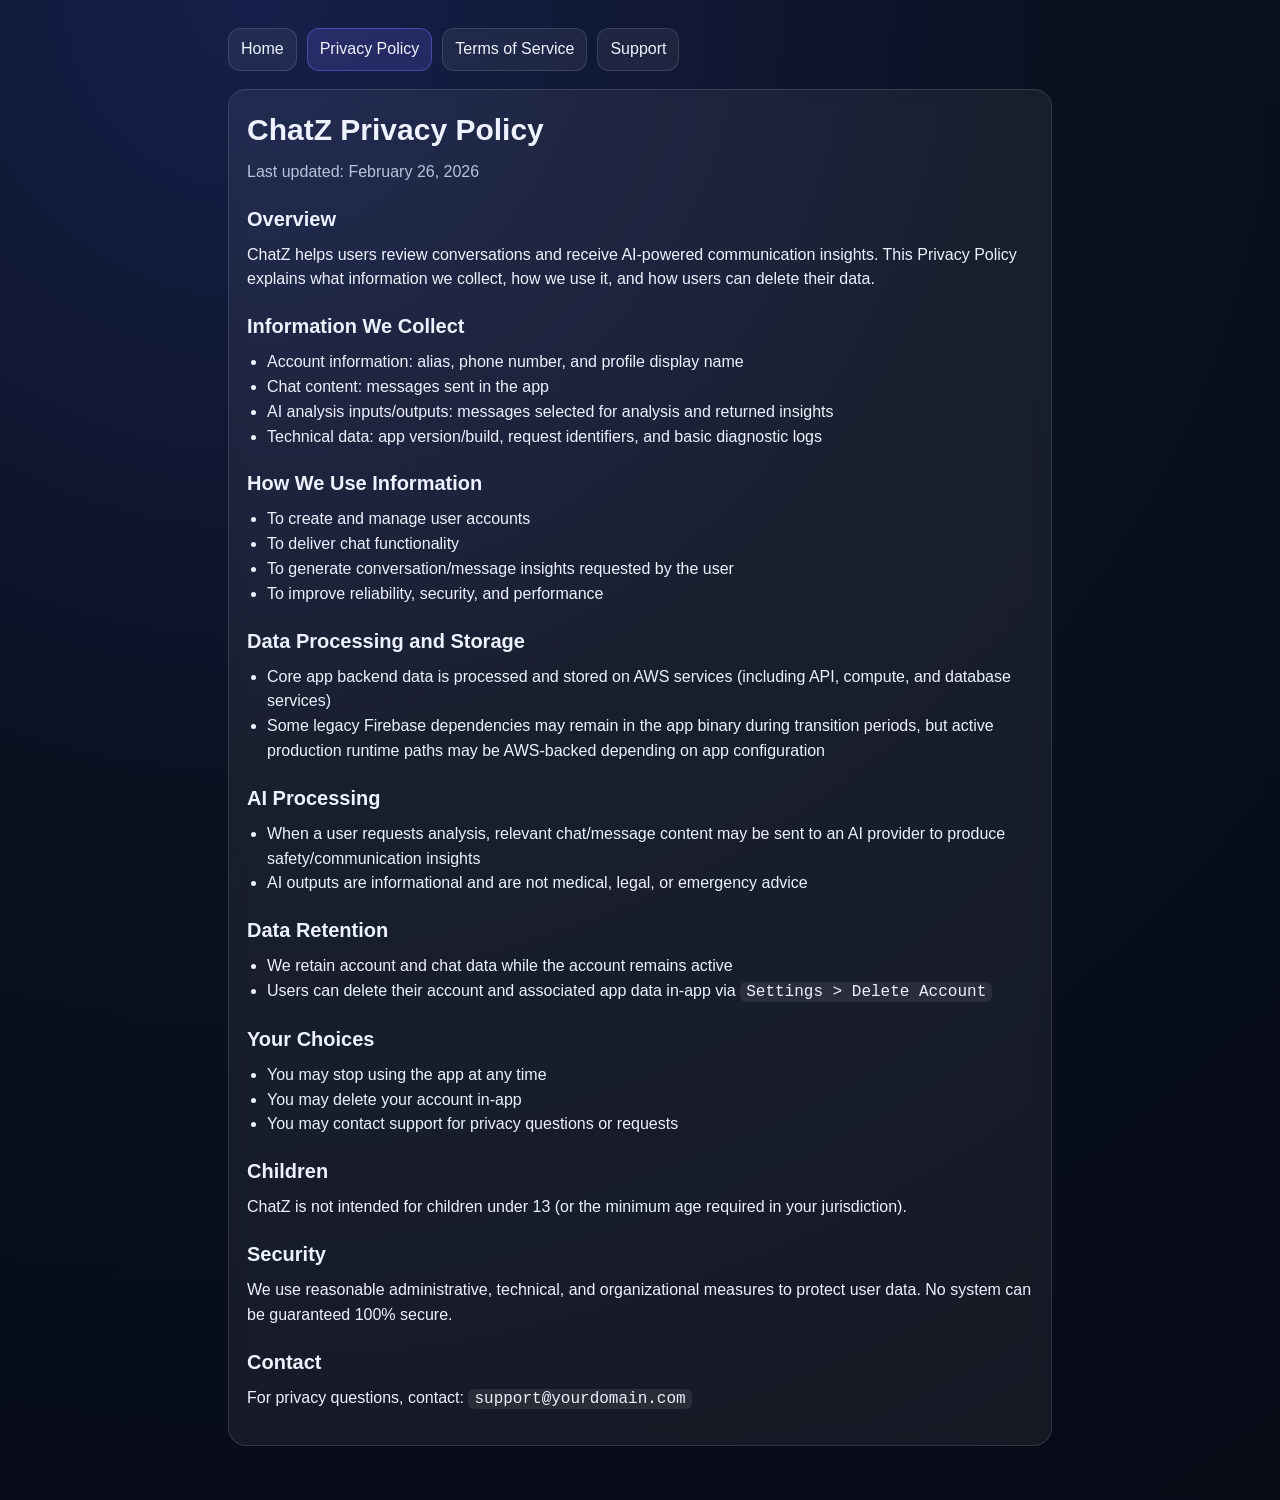
==== privacy.html @ 51d722a5 "Switch legal pages repo to branch-based GitHub Pages" ====
<!doctype html><html lang="en"><head><meta charset="utf-8"><meta name="viewport" content="width=device-width, initial-scale=1"><title>ChatZ Privacy Policy</title><link rel="stylesheet" href="styles.css"></head><body><div class="wrap"><nav class="nav"><a href="./index.html">Home</a><a class="active" href="./privacy.html">Privacy Policy</a><a href="./terms.html">Terms of Service</a><a href="./support.html">Support</a></nav><section class="card"><h1>ChatZ Privacy Policy</h1><p class="muted">Last updated: February 26, 2026</p><h2>Overview</h2><p>ChatZ helps users review conversations and receive AI-powered communication insights. This Privacy Policy explains what information we collect, how we use it, and how users can delete their data.</p><h2>Information We Collect</h2><ul><li>Account information: alias, phone number, and profile display name</li><li>Chat content: messages sent in the app</li><li>AI analysis inputs/outputs: messages selected for analysis and returned insights</li><li>Technical data: app version/build, request identifiers, and basic diagnostic logs</li></ul><h2>How We Use Information</h2><ul><li>To create and manage user accounts</li><li>To deliver chat functionality</li><li>To generate conversation/message insights requested by the user</li><li>To improve reliability, security, and performance</li></ul><h2>Data Processing and Storage</h2><ul><li>Core app backend data is processed and stored on AWS services (including API, compute, and database services)</li><li>Some legacy Firebase dependencies may remain in the app binary during transition periods, but active production runtime paths may be AWS-backed depending on app configuration</li></ul><h2>AI Processing</h2><ul><li>When a user requests analysis, relevant chat/message content may be sent to an AI provider to produce safety/communication insights</li><li>AI outputs are informational and are not medical, legal, or emergency advice</li></ul><h2>Data Retention</h2><ul><li>We retain account and chat data while the account remains active</li><li>Users can delete their account and associated app data in-app via <code>Settings &gt; Delete Account</code></li></ul><h2>Your Choices</h2><ul><li>You may stop using the app at any time</li><li>You may delete your account in-app</li><li>You may contact support for privacy questions or requests</li></ul><h2>Children</h2><p>ChatZ is not intended for children under 13 (or the minimum age required in your jurisdiction).</p><h2>Security</h2><p>We use reasonable administrative, technical, and organizational measures to protect user data. No system can be guaranteed 100% secure.</p><h2>Contact</h2><p>For privacy questions, contact: <code>support@yourdomain.com</code></p></section></div></body></html>
---- styles.css ----
:root{--bg:#0b1020;--panel:rgba(255,255,255,.06);--border:rgba(255,255,255,.12);--text:#eef2ff;--muted:#bac2df;--accent:#7c6bff}
*{box-sizing:border-box}body{margin:0;font-family:ui-sans-serif,-apple-system,BlinkMacSystemFont,"Segoe UI",sans-serif;background:radial-gradient(circle at 20% 0%,#16204a 0%,#0b1020 45%,#070b16 100%);color:var(--text);line-height:1.55}
.wrap{max-width:860px;margin:0 auto;padding:28px 18px 56px}.nav{display:flex;gap:10px;flex-wrap:wrap;margin-bottom:18px}
.nav a{color:var(--text);text-decoration:none;background:var(--panel);border:1px solid var(--border);padding:8px 12px;border-radius:12px}
.nav a.active{background:rgba(124,107,255,.18);border-color:rgba(124,107,255,.45)}
.card{background:var(--panel);border:1px solid var(--border);border-radius:18px;padding:22px 18px;backdrop-filter:blur(8px)}
h1,h2{line-height:1.2;margin:0 0 12px}h1{font-size:30px}h2{font-size:20px;margin-top:22px}p,ul{margin:0 0 12px}ul{padding-left:20px}
.muted{color:var(--muted)}.footer{margin-top:18px;color:var(--muted);font-size:14px}
code{font-family:ui-monospace,SFMono-Regular,Menlo,monospace;background:rgba(255,255,255,.08);padding:1px 6px;border-radius:6px}
@media (max-width:600px){h1{font-size:24px}.card{padding:18px 14px}}
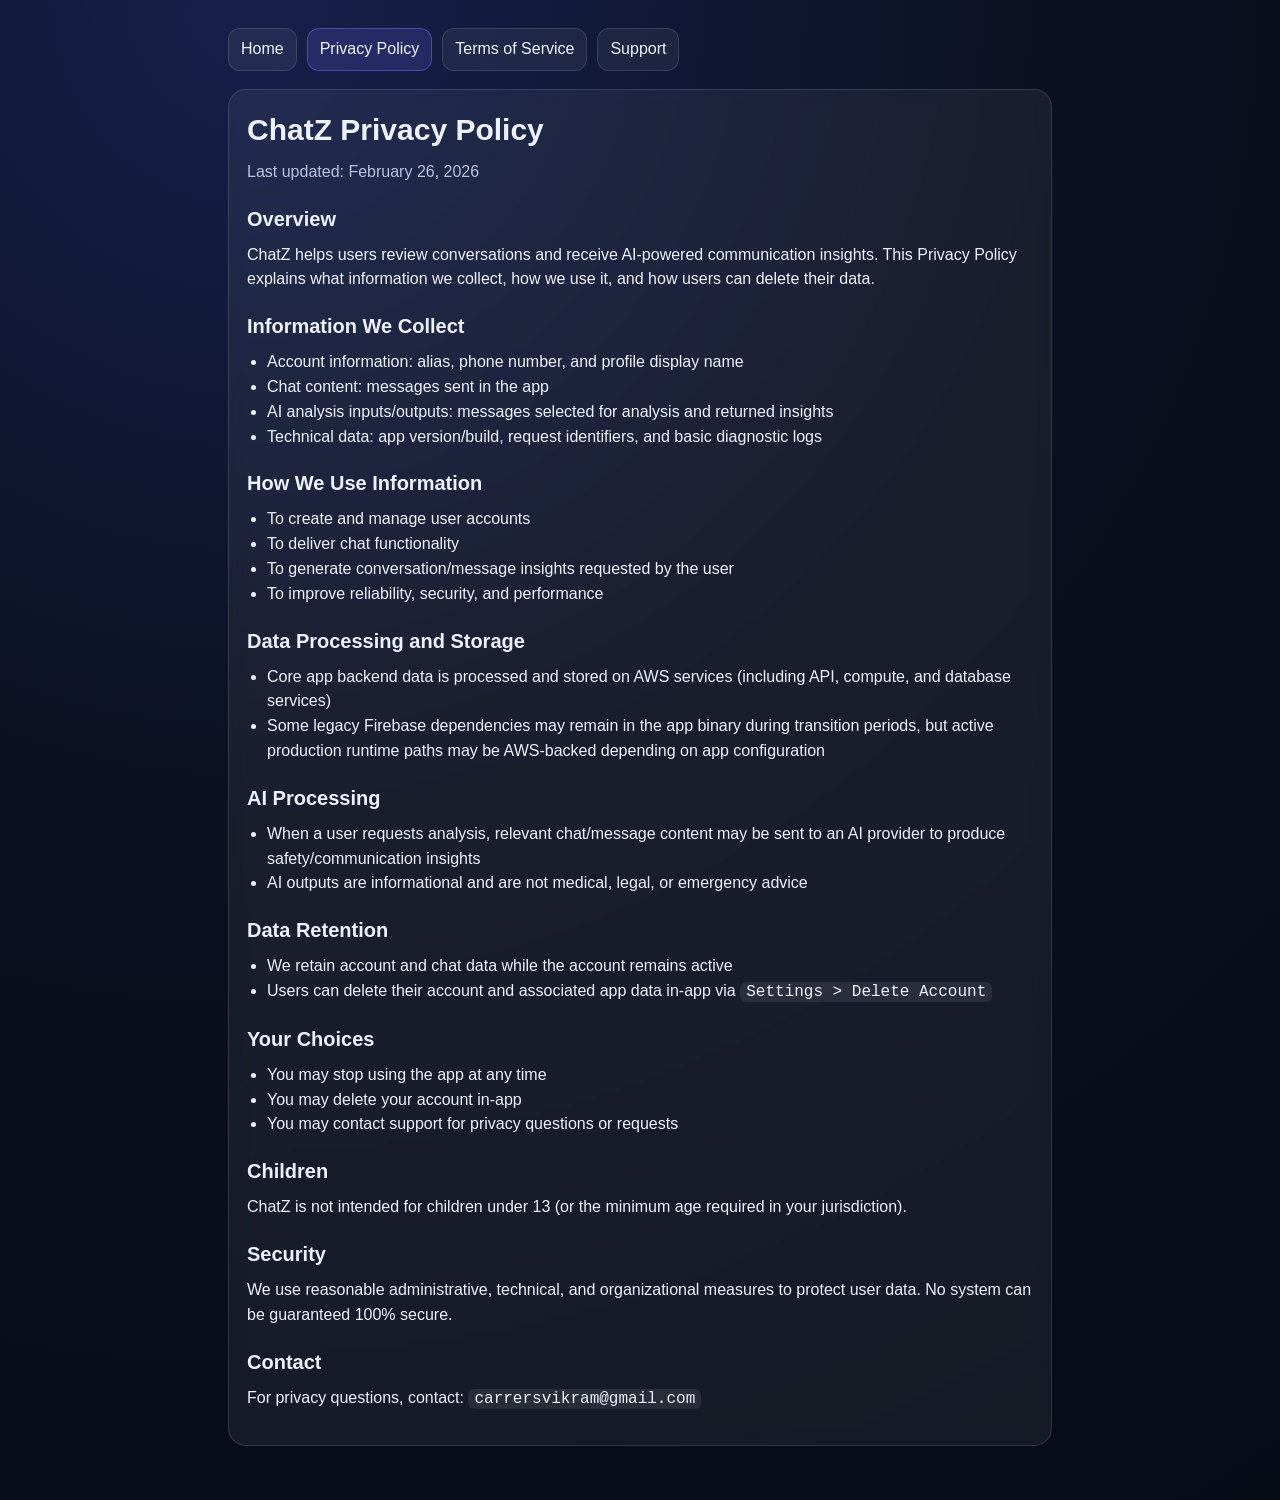
==== commit bd0172ca: "Update legal pages support contact email" ====
--- a/privacy.html
+++ b/privacy.html
@@ -1 +1 @@
-<!doctype html><html lang="en"><head><meta charset="utf-8"><meta name="viewport" content="width=device-width, initial-scale=1"><title>ChatZ Privacy Policy</title><link rel="stylesheet" href="styles.css"></head><body><div class="wrap"><nav class="nav"><a href="./index.html">Home</a><a class="active" href="./privacy.html">Privacy Policy</a><a href="./terms.html">Terms of Service</a><a href="./support.html">Support</a></nav><section class="card"><h1>ChatZ Privacy Policy</h1><p class="muted">Last updated: February 26, 2026</p><h2>Overview</h2><p>ChatZ helps users review conversations and receive AI-powered communication insights. This Privacy Policy explains what information we collect, how we use it, and how users can delete their data.</p><h2>Information We Collect</h2><ul><li>Account information: alias, phone number, and profile display name</li><li>Chat content: messages sent in the app</li><li>AI analysis inputs/outputs: messages selected for analysis and returned insights</li><li>Technical data: app version/build, request identifiers, and basic diagnostic logs</li></ul><h2>How We Use Information</h2><ul><li>To create and manage user accounts</li><li>To deliver chat functionality</li><li>To generate conversation/message insights requested by the user</li><li>To improve reliability, security, and performance</li></ul><h2>Data Processing and Storage</h2><ul><li>Core app backend data is processed and stored on AWS services (including API, compute, and database services)</li><li>Some legacy Firebase dependencies may remain in the app binary during transition periods, but active production runtime paths may be AWS-backed depending on app configuration</li></ul><h2>AI Processing</h2><ul><li>When a user requests analysis, relevant chat/message content may be sent to an AI provider to produce safety/communication insights</li><li>AI outputs are informational and are not medical, legal, or emergency advice</li></ul><h2>Data Retention</h2><ul><li>We retain account and chat data while the account remains active</li><li>Users can delete their account and associated app data in-app via <code>Settings &gt; Delete Account</code></li></ul><h2>Your Choices</h2><ul><li>You may stop using the app at any time</li><li>You may delete your account in-app</li><li>You may contact support for privacy questions or requests</li></ul><h2>Children</h2><p>ChatZ is not intended for children under 13 (or the minimum age required in your jurisdiction).</p><h2>Security</h2><p>We use reasonable administrative, technical, and organizational measures to protect user data. No system can be guaranteed 100% secure.</p><h2>Contact</h2><p>For privacy questions, contact: <code>support@yourdomain.com</code></p></section></div></body></html>
+<!doctype html><html lang="en"><head><meta charset="utf-8"><meta name="viewport" content="width=device-width, initial-scale=1"><title>ChatZ Privacy Policy</title><link rel="stylesheet" href="styles.css"></head><body><div class="wrap"><nav class="nav"><a href="./index.html">Home</a><a class="active" href="./privacy.html">Privacy Policy</a><a href="./terms.html">Terms of Service</a><a href="./support.html">Support</a></nav><section class="card"><h1>ChatZ Privacy Policy</h1><p class="muted">Last updated: February 26, 2026</p><h2>Overview</h2><p>ChatZ helps users review conversations and receive AI-powered communication insights. This Privacy Policy explains what information we collect, how we use it, and how users can delete their data.</p><h2>Information We Collect</h2><ul><li>Account information: alias, phone number, and profile display name</li><li>Chat content: messages sent in the app</li><li>AI analysis inputs/outputs: messages selected for analysis and returned insights</li><li>Technical data: app version/build, request identifiers, and basic diagnostic logs</li></ul><h2>How We Use Information</h2><ul><li>To create and manage user accounts</li><li>To deliver chat functionality</li><li>To generate conversation/message insights requested by the user</li><li>To improve reliability, security, and performance</li></ul><h2>Data Processing and Storage</h2><ul><li>Core app backend data is processed and stored on AWS services (including API, compute, and database services)</li><li>Some legacy Firebase dependencies may remain in the app binary during transition periods, but active production runtime paths may be AWS-backed depending on app configuration</li></ul><h2>AI Processing</h2><ul><li>When a user requests analysis, relevant chat/message content may be sent to an AI provider to produce safety/communication insights</li><li>AI outputs are informational and are not medical, legal, or emergency advice</li></ul><h2>Data Retention</h2><ul><li>We retain account and chat data while the account remains active</li><li>Users can delete their account and associated app data in-app via <code>Settings &gt; Delete Account</code></li></ul><h2>Your Choices</h2><ul><li>You may stop using the app at any time</li><li>You may delete your account in-app</li><li>You may contact support for privacy questions or requests</li></ul><h2>Children</h2><p>ChatZ is not intended for children under 13 (or the minimum age required in your jurisdiction).</p><h2>Security</h2><p>We use reasonable administrative, technical, and organizational measures to protect user data. No system can be guaranteed 100% secure.</p><h2>Contact</h2><p>For privacy questions, contact: <code>carrersvikram@gmail.com</code></p></section></div></body></html>
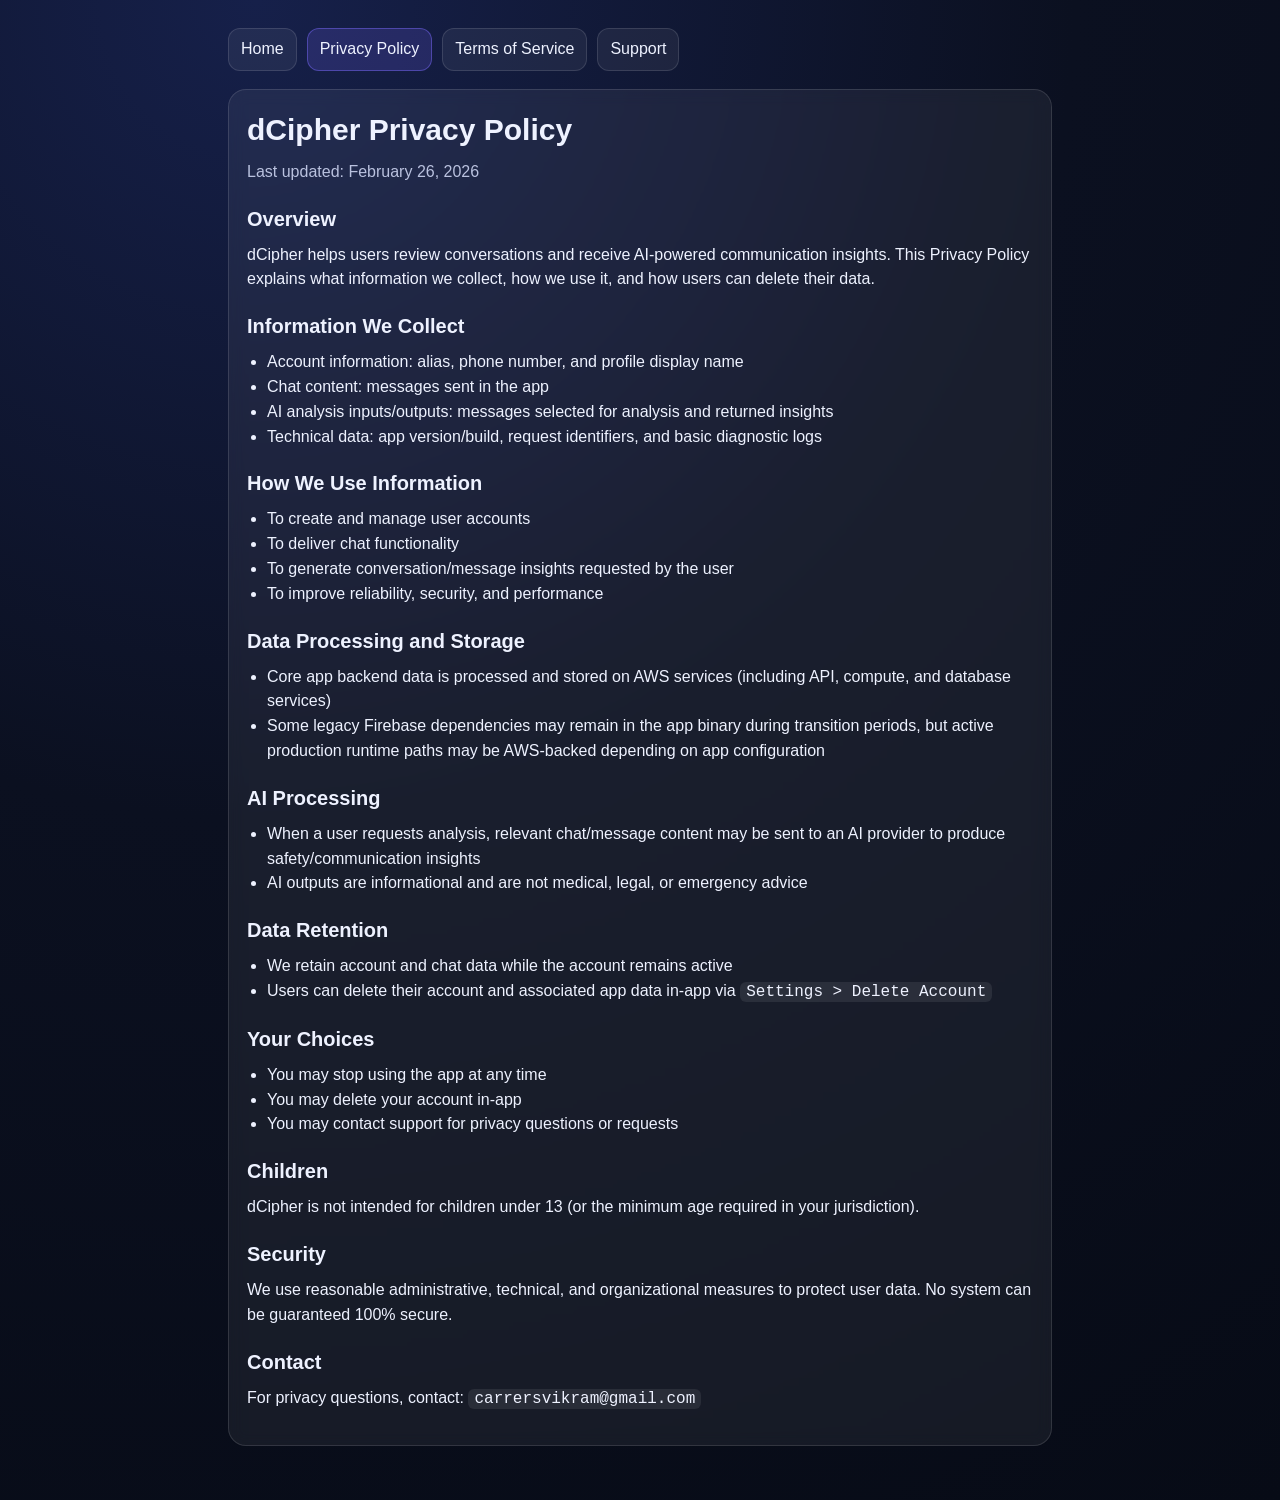
==== commit e9165542: "Rebrand legal pages to dCipher" ====
--- a/privacy.html
+++ b/privacy.html
@@ -1 +1 @@
-<!doctype html><html lang="en"><head><meta charset="utf-8"><meta name="viewport" content="width=device-width, initial-scale=1"><title>ChatZ Privacy Policy</title><link rel="stylesheet" href="styles.css"></head><body><div class="wrap"><nav class="nav"><a href="./index.html">Home</a><a class="active" href="./privacy.html">Privacy Policy</a><a href="./terms.html">Terms of Service</a><a href="./support.html">Support</a></nav><section class="card"><h1>ChatZ Privacy Policy</h1><p class="muted">Last updated: February 26, 2026</p><h2>Overview</h2><p>ChatZ helps users review conversations and receive AI-powered communication insights. This Privacy Policy explains what information we collect, how we use it, and how users can delete their data.</p><h2>Information We Collect</h2><ul><li>Account information: alias, phone number, and profile display name</li><li>Chat content: messages sent in the app</li><li>AI analysis inputs/outputs: messages selected for analysis and returned insights</li><li>Technical data: app version/build, request identifiers, and basic diagnostic logs</li></ul><h2>How We Use Information</h2><ul><li>To create and manage user accounts</li><li>To deliver chat functionality</li><li>To generate conversation/message insights requested by the user</li><li>To improve reliability, security, and performance</li></ul><h2>Data Processing and Storage</h2><ul><li>Core app backend data is processed and stored on AWS services (including API, compute, and database services)</li><li>Some legacy Firebase dependencies may remain in the app binary during transition periods, but active production runtime paths may be AWS-backed depending on app configuration</li></ul><h2>AI Processing</h2><ul><li>When a user requests analysis, relevant chat/message content may be sent to an AI provider to produce safety/communication insights</li><li>AI outputs are informational and are not medical, legal, or emergency advice</li></ul><h2>Data Retention</h2><ul><li>We retain account and chat data while the account remains active</li><li>Users can delete their account and associated app data in-app via <code>Settings &gt; Delete Account</code></li></ul><h2>Your Choices</h2><ul><li>You may stop using the app at any time</li><li>You may delete your account in-app</li><li>You may contact support for privacy questions or requests</li></ul><h2>Children</h2><p>ChatZ is not intended for children under 13 (or the minimum age required in your jurisdiction).</p><h2>Security</h2><p>We use reasonable administrative, technical, and organizational measures to protect user data. No system can be guaranteed 100% secure.</p><h2>Contact</h2><p>For privacy questions, contact: <code>carrersvikram@gmail.com</code></p></section></div></body></html>
+<!doctype html><html lang="en"><head><meta charset="utf-8"><meta name="viewport" content="width=device-width, initial-scale=1"><title>dCipher Privacy Policy</title><link rel="stylesheet" href="styles.css"></head><body><div class="wrap"><nav class="nav"><a href="./index.html">Home</a><a class="active" href="./privacy.html">Privacy Policy</a><a href="./terms.html">Terms of Service</a><a href="./support.html">Support</a></nav><section class="card"><h1>dCipher Privacy Policy</h1><p class="muted">Last updated: February 26, 2026</p><h2>Overview</h2><p>dCipher helps users review conversations and receive AI-powered communication insights. This Privacy Policy explains what information we collect, how we use it, and how users can delete their data.</p><h2>Information We Collect</h2><ul><li>Account information: alias, phone number, and profile display name</li><li>Chat content: messages sent in the app</li><li>AI analysis inputs/outputs: messages selected for analysis and returned insights</li><li>Technical data: app version/build, request identifiers, and basic diagnostic logs</li></ul><h2>How We Use Information</h2><ul><li>To create and manage user accounts</li><li>To deliver chat functionality</li><li>To generate conversation/message insights requested by the user</li><li>To improve reliability, security, and performance</li></ul><h2>Data Processing and Storage</h2><ul><li>Core app backend data is processed and stored on AWS services (including API, compute, and database services)</li><li>Some legacy Firebase dependencies may remain in the app binary during transition periods, but active production runtime paths may be AWS-backed depending on app configuration</li></ul><h2>AI Processing</h2><ul><li>When a user requests analysis, relevant chat/message content may be sent to an AI provider to produce safety/communication insights</li><li>AI outputs are informational and are not medical, legal, or emergency advice</li></ul><h2>Data Retention</h2><ul><li>We retain account and chat data while the account remains active</li><li>Users can delete their account and associated app data in-app via <code>Settings &gt; Delete Account</code></li></ul><h2>Your Choices</h2><ul><li>You may stop using the app at any time</li><li>You may delete your account in-app</li><li>You may contact support for privacy questions or requests</li></ul><h2>Children</h2><p>dCipher is not intended for children under 13 (or the minimum age required in your jurisdiction).</p><h2>Security</h2><p>We use reasonable administrative, technical, and organizational measures to protect user data. No system can be guaranteed 100% secure.</p><h2>Contact</h2><p>For privacy questions, contact: <code>carrersvikram@gmail.com</code></p></section></div></body></html>
